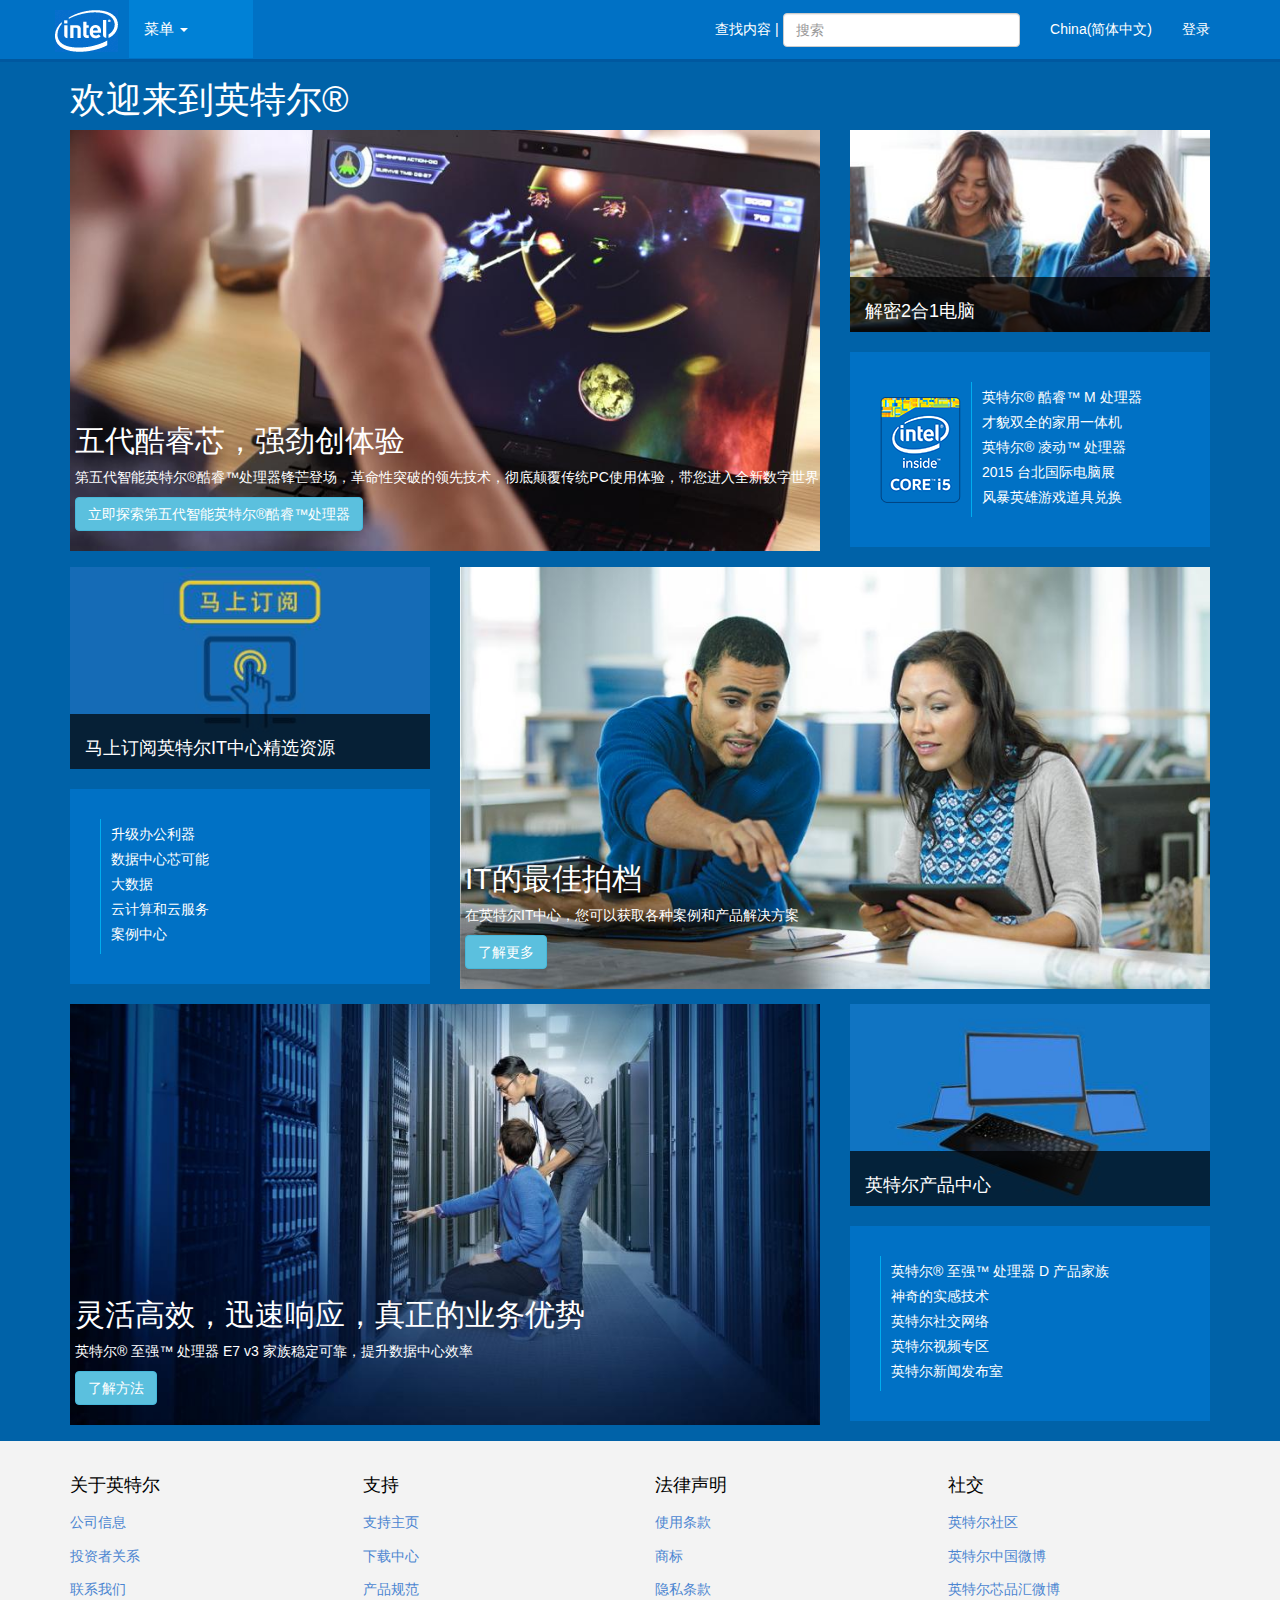
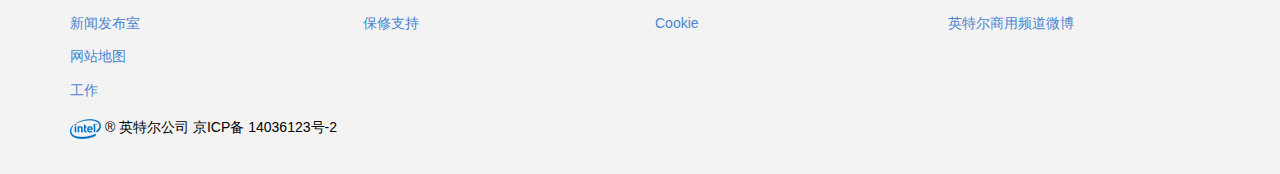
==== index.html @ e724af69 "intelll" ====
<!DOCTYPE html>
<html>
<head lang="en">
    <meta charset="UTF-8" />
    <meta http-equiv="X-UA-Compatible" content="IE=edge">
    <meta name="viewport" content="width=device-width, initial-scale=1">

    <title>Intel官网</title>
    <link rel="stylesheet" href="css/bootstrap.css"/>
    <link rel="stylesheet" href="css/intel.css"/>
    <!--[if lt IE 9]>
    <script src="js/html5shiv.min.js"></script>
    <script src="js/respond.min.js"></script>
    <![endif]-->
</head>
<body>
    <!--导航条-->
    <nav class="navbar navbar-default  navbar-fixed-top">
        <div class="container">
            <div class="navbar-header">
                <button type="button" class="navbar-toggle collapsed" data-toggle="collapse" data-target="#nav_intel">
                    <span class="icon-bar"></span>
                    <span class="icon-bar"></span>
                    <span class="icon-bar"></span>
                </button>
                <a href="#" class="navbar-brand"></a>
            </div>
            <!--折叠导航-->
            <div class="collapse navbar-collapse" id="nav_intel">
                <!--菜单-->
                <ul class="nav navbar-nav">
                    <li class="active dropdown">
                        <a class="drop_link" href="" data-toggle="dropdown">菜单 <span class="caret"></span>
                        </a>
                        <ul class="dropdown-menu">
                            <li><a href="#">英特尔产品</a></li>
                            <li class="divider"></li>
                            <li><a href="#">热点话题</a></li>
                            <li class="divider"></li>
                            <li><a href="#">用户</a></li>
                            <li class="divider"></li>
                            <li><a href="#">购买</a></li>
                            <li class="divider"></li>
                            <li><a href="#">产品支持</a></li>
                            <li class="divider"></li>
                            <li><a href="#">关于英特尔</a></li>
                            <li class="divider"></li>
                        </ul>
                    </li>
                </ul>

                <!--登录-->
                <ul class="nav navbar-nav navbar-right">
                    <li class="">
                        <a href="#">China(简体中文)</a>
                    </li>
                    <li>
                        <a href="#" data-toggle="dropdown">登录</a>
                        <div class="dropdown-menu">
                            <div class="panel">
                                <div class="panel-body">
                                    <h3>登录</h3>
                                    <p>您是否在英特尔工作？<a href="#">在此登录&gt;</a></p>
                                    <form>
                                        <div class="form-group">
                                            <input class="form-control" type="text" placeholder="用户名">
                                        </div>
                                        <div class="form-group">
                                            <input class="form-control" type="password" placeholder="密码">
                                        </div>
                                        <p class="form-control-static">您登录表明您同意我们的服务条款</p>
                                        <button class="btn btn-info btn-xs" type="button">登录</button>
                                    </form>
                                </div>
                            </div>
                        </div>
                    </li>
                </ul>

                <!--搜索-->
                <form class="navbar-form navbar-right">
                    <p class="form-control-static">查找内容</p>
                    <p class="form-control-static">|</p>
                    <div class="form-group has-feedback">
                        <input type="text" class="form-control" placeholder="搜索">
                        <span class="glyphicon glyphicon-search form-control-feedback"></span>
                    </div>
                </form>
            </div>
        </div>
    </nav>

    <!--主体-->
    <section class="main container">
        <!--<div class="">-->
            <h1>欢迎来到英特尔®</h1>
            <!--第一行-->
            <div class="row">
                <!--左侧大图区域-->
                <div class="col-md-8 col-sm-12">
                    <img src="img/intel.web.864.486.1.jpg" class="img-responsive">
                    <div class="img-title">
                        <h2>五代酷睿芯，强劲创体验</h2>
                        <p>第五代智能英特尔®酷睿™处理器锋芒登场，革命性突破的领先技术，彻底颠覆传统PC使用体验，带您进入全新数字世界</p>
                        <a href="#" class="btn btn-info">立即探索第五代智能英特尔®酷睿™处理器</a>
                    </div>
                </div>
                <!--右侧图文区域-->
                <div class="col-md-4 col-sm-12">
                    <div class="row">
                        <div class="col-md-12 col-sm-6 col-xs-12">
                            <img src="img/intel.web.368.207.1.jpg" class="img-responsive">
                            <div class="half-mask">
                                <h4>解密2合1电脑</h4>
                                <p>搭载英特尔处理器的2合1电脑，助你高效工作的同时带给你灵活可触控的平板体验。</p>
                                <p><a href="#">了解更多</a></p>
                            </div>
                        </div>
                        <div class="col-md-12 col-sm-6 col-xs-12">
                            <div class="media">
                                <div class="media-left media-middle">
                                    <img src="img/intel.web.81.108.png" class="media-object">
                                </div>
                                <div class="media-body">
                                    <ul class="list-unstyled">
                                        <li><a href="#">英特尔® 酷睿™ M 处理器</a></li>
                                        <li><a href="#">才貌双全的家用一体机</a></li>
                                        <li><a href="#">英特尔® 凌动™ 处理器</a></li>
                                        <li><a href="#">2015 台北国际电脑展 </a></li>
                                        <li><a href="#">风暴英雄游戏道具兑换</a></li>
                                    </ul>
                                </div>
                            </div>
                        </div>
                    </div>
                </div>
            </div>

            <!--第二行-->
            <div class="row">
                <!--左侧图文区域-->
                <div class="col-md-4 col-sm-12">
                    <div class="row">
                        <div class="col-md-12 col-sm-6 col-xs-12">
                            <img src="img/intel.web.368.207.2.jpg" class="img-responsive">
                            <div class="half-mask">
                                <h4>马上订阅英特尔IT中心精选资源</h4>
                                <p>通过移动设备提升工作效率的同时，也带来了IT安全方面的挑战，您准备好了吗？</p>
                                <p><a href="#">了解更多</a></p>
                            </div>
                        </div>
                        <div class="col-md-12 col-sm-6 col-xs-12">
                            <div class="media">
                                <div class="media-body">
                                    <ul class="list-unstyled">
                                        <li><a href="#">升级办公利器</a></li>
                                        <li><a href="#">数据中心芯可能</a></li>
                                        <li><a href="#">大数据</a></li>
                                        <li><a href="#">云计算和云服务</a></li>
                                        <li><a href="#">案例中心</a></li>
                                    </ul>
                                </div>
                            </div>
                        </div>
                    </div>
                </div>
                <!--右侧大图区域-->
                <div class="col-md-8 col-sm-12">
                    <img src="img/intel.web.864.486.2.jpg" class="img-responsive">
                    <div class="img-title">
                        <h2>IT的最佳拍档</h2>
                        <p>在英特尔IT中心，您可以获取各种案例和产品解决方案</p>
                        <a href="#" class="btn btn-info">了解更多</a>
                    </div>
                </div>
            </div>

            <!--第三行-->
            <div class="row">
                <!--左侧大图区域-->
                <div class="col-md-8 col-sm-12">
                    <img src="img/intel.web.864.486.3.jpg" class="img-responsive">
                    <div class="img-title">
                        <h2>灵活高效，迅速响应，真正的业务优势</h2>
                        <p>英特尔® 至强™ 处理器 E7 v3 家族稳定可靠，提升数据中心效率</p>
                        <a href="#" class="btn btn-info">了解方法</a>
                    </div>
                </div>
                <!--右侧图文区域-->
                <div class="col-md-4 col-sm-12">
                    <div class="row">
                        <div class="col-md-12 col-sm-6 col-xs-12">
                            <img src="img/intel.web.368.207.3.jpg" class="img-responsive">
                            <div class="half-mask">
                                <h4>英特尔产品中心</h4>
                                <p>英特尔全新的选型工具设置多种频道满足各类用户不同需求。</p>
                                <p><a href="#">了解更多</a></p>
                            </div>
                        </div>
                        <div class="col-md-12 col-sm-6 col-xs-12">
                            <div class="media">
                                <div class="media-body" style="border-left: 1px solid #00AEEF">
                                    <ul class="list-unstyled">
                                        <li><a href="#">英特尔® 至强™ 处理器 D 产品家族</a></li>
                                        <li><a href="#">神奇的实感技术</a></li>
                                        <li><a href="#">英特尔社交网络</a></li>
                                        <li><a href="#">英特尔视频专区</a></li>
                                        <li><a href="#">英特尔新闻发布室</a></li>
                                    </ul>
                                </div>
                            </div>
                        </div>
                    </div>
                </div>
            </div>
        <!--</div>-->
    </section>

    <!--版权-->
    <footer>
        <div class="container">
            <!--第一行-->
            <div class="row">
                <div class="col-md-3 col-sm-6 col-xs-12">
                    <ul class="list-unstyled">
                        <li><h4>关于英特尔</h4></li>
                        <li><a href="#">公司信息</a></li>
                        <li><a href="#">投资者关系</a></li>
                        <li><a href="#">联系我们</a></li>
                        <li><a href="#">新闻发布室</a></li>
                        <li><a href="#">网站地图</a></li>
                        <li><a href="#">工作</a></li>
                    </ul>
                </div>
                <div class="col-md-3 col-sm-6 col-xs-12">
                    <ul class="list-unstyled">
                        <li><h4>支持</h4></li>
                        <li><a href="#">支持主页</a></li>
                        <li><a href="#">下载中心</a></li>
                        <li><a href="#">产品规范</a></li>
                        <li><a href="#">保修支持</a></li>
                    </ul>
                </div>
                <div class="col-md-3 col-sm-6 col-xs-12">
                    <ul class="list-unstyled">
                        <li><h4>法律声明</h4></li>
                        <li><a href="#">使用条款</a></li>
                        <li><a href="#">商标</a></li>
                        <li><a href="#">隐私条款</a></li>
                        <li><a href="#">Cookie</a></li>
                    </ul>
                </div>
                <div class="col-md-3 col-sm-6 col-xs-12">
                    <ul class="list-unstyled">
                        <li><h4>社交</h4></li>
                        <li><a href="#">英特尔社区</a></li>
                        <li><a href="#">英特尔中国微博</a></li>
                        <li><a href="#">英特尔芯品汇微博</a></li>
                        <li><a href="#">英特尔商用频道微博</a></li>
                    </ul>
                </div>
            </div>
            <!--第二行-->
            <div class="row">
                <div class="col-xs-12">
                    <p><img src="img/logo.png"> ® 英特尔公司 京ICP备 14036123号-2</p>
                </div>
            </div>
        </div>

    </footer>


<script src="js/jquery-1.11.3.js"></script>
<script src="js/bootstrap.js"></script>
<script>
    var s = document.createElement('script');
    s.onload = function () {
        bootlint.showLintReportForCurrentDocument([]);
    }
    s.src = 'js/bootlint.js';
    document.body.appendChild(s);

    $(".col-md-12.col-sm-6.col-xs-12").each(function(i){
        $(this).find("div").width($(this).find("img").width);// = ;
        //console.log($(this).find("div.half-mask"));
    });
    //.find("img")[0].width);
    //$(".col-md-12.col-sm-6.col-xs-12").find("div").style.width = ;
</script>
</body>
</html>
---- css/intel.css ----
.dropdown-menu div.panel {
  width: 400px;
  color: #000;
}
section > div.container > div.row {
  margin-bottom: 20px;
}
div.img-title {
  position: absolute;
  bottom: 20px;
  left: 20px;
}
.col-md-12.col-sm-6.col-xs-12 {
  overflow: hidden;
  position: relative;
  margin-bottom: 20px;
}
.col-md-12.col-sm-6.col-xs-12 .media {
  padding: 30px 0px 30px 30px;
}
.col-md-12.col-sm-6.col-xs-12 .half-mask {
  background-color: rgba(0, 0, 0, 0.7);
  height: 100%;
  width: 92.3%;
  position: absolute;
  top: 73%;
  left: 15px;
  padding: 15px;
  margin: 0 auto;
}
.col-md-12.col-sm-6.col-xs-12 .half-mask:hover {
  top: 0;
  transition: top 200ms;
}
body {
  font-family: "SimHei", "SimSun", Arial, sans-serif;
  color: #fff;
  padding-top: 60px;
  background-color: #0062a8;
}
.navbar {
  background-color: #0071c5;
  border-color: #005ea4;
  border-bottom: 3px solid rgba(0, 80, 146, 0.75);
}
.navbar .navbar-header span {
  background-color: #fff;
}
.navbar .dropdown-menu {
  background-color: #0071c5;
}
.navbar a.drop_link {
  background-color: #0081d6 !important;
  padding-left: 15px;
  padding-right: 65px;
  font-size: 1.1em;
}
.navbar a {
  color: #fff;
}
.navbar .navbar-brand {
  width: 64px;
  height: 42px;
  padding: 0;
  margin-top: 10px;
  margin-right: 10px;
  background: url('../img/hdr-spr.png') no-repeat 0 -512px;
}
.navbar li a {
  color: #fff !important;
}
.navbar li.active,
.navbar li:hover {
  background-color: #0081d6 !important;
}
.main {
  color: white;
  min-height: 600px;
}
.col-md-12.col-sm-6.col-xs-12 .media {
  background-color: #0071c5;
}
.col-md-12.col-sm-6.col-xs-12 .media .media-body {
  border-left: 1px solid #00aeef;
}
.col-md-12.col-sm-6.col-xs-12 .media .media-body ul li {
  margin: 5px 0 5px 10px;
}
.col-md-12.col-sm-6.col-xs-12 .media .media-body ul li a {
  color: #fff;
}
footer {
  padding: 25px 0px;
  background-color: #f3f3f3;
  min-height: 300px;
  color: #000;
}
footer li {
  line-height: 2.4em;
}
footer li a {
  color: #4B85D1;
}
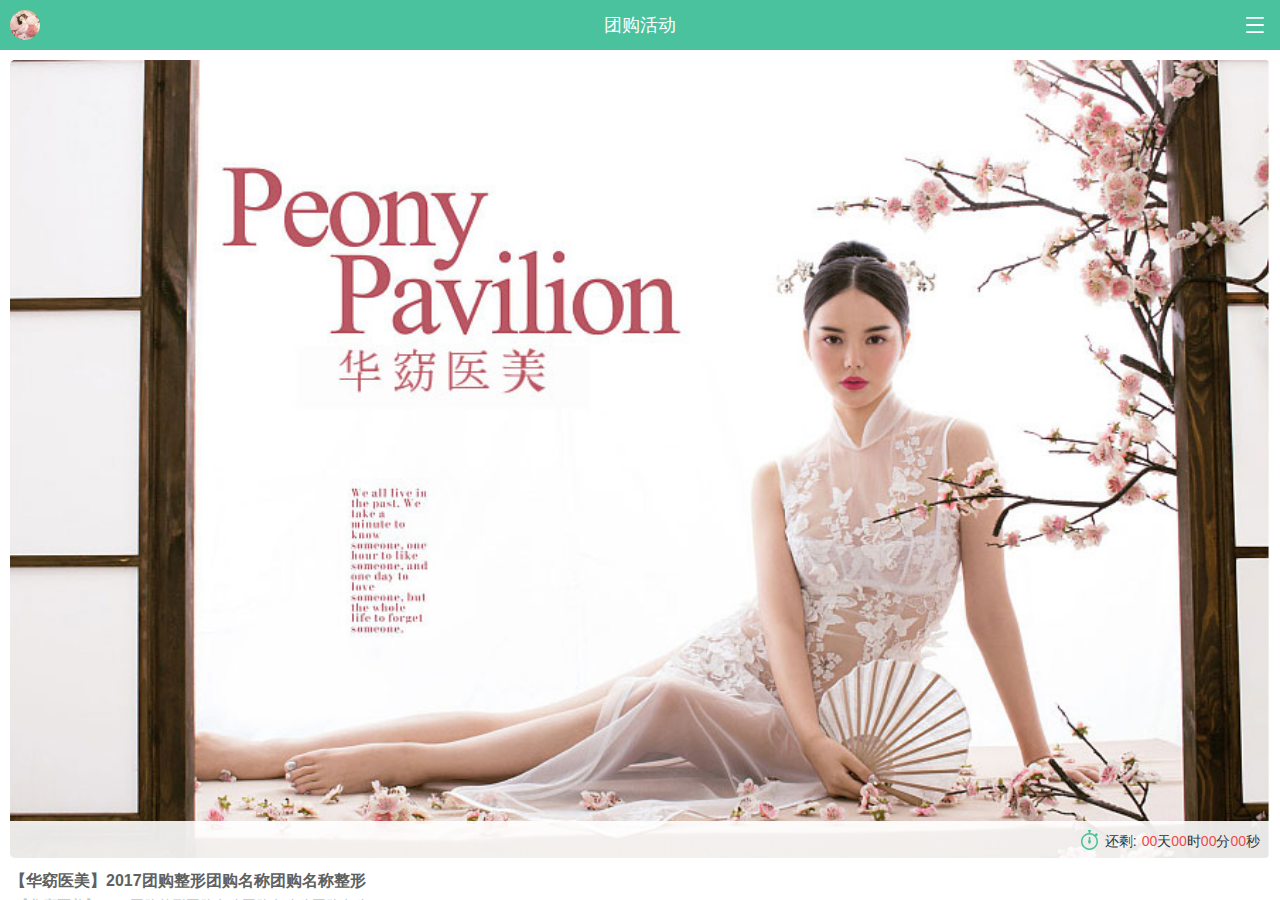
==== commit 217eaaf5: "tuangou" ====
--- a/index.html
+++ b/index.html
@@ -1,292 +1,92 @@
 <!DOCTYPE html>
 <html>
-<head lang="en">
-    <meta charset="UTF-8" />
-    <meta http-equiv="X-UA-Compatible" content="IE=edge">
-    <meta name="viewport" content="width=device-width, initial-scale=1">
-
-    <title>Intel官网</title>
-    <link rel="stylesheet" href="css/bootstrap.css"/>
-    <link rel="stylesheet" href="css/intel.css"/>
-    <!--[if lt IE 9]>
-    <script src="js/html5shiv.min.js"></script>
-    <script src="js/respond.min.js"></script>
-    <![endif]-->
+<head>
+    <meta charset="utf-8">  
+    <meta name="viewport" content="width=device-width, initial-scale=1.0, maximum-scale=1.0, minimum-scale=1.0, user-scalable=no">
+	<meta http-equiv="Content-Type" content="text/html; charset=utf-8" />
+    <title>团购活动</title>
+    <link rel="stylesheet" href="css/base.css" />
+    <link rel="stylesheet" href="css/grouponList.css" />
+	<script type="text/javascript" src="js/jquery-3.1.1.min.js" ></script>
+	<script type="text/javascript" src="js/mui.min.js" ></script>
 </head>
 <body>
-    <!--导航条-->
-    <nav class="navbar navbar-default  navbar-fixed-top">
-        <div class="container">
-            <div class="navbar-header">
-                <button type="button" class="navbar-toggle collapsed" data-toggle="collapse" data-target="#nav_intel">
-                    <span class="icon-bar"></span>
-                    <span class="icon-bar"></span>
-                    <span class="icon-bar"></span>
-                </button>
-                <a href="#" class="navbar-brand"></a>
-            </div>
-            <!--折叠导航-->
-            <div class="collapse navbar-collapse" id="nav_intel">
-                <!--菜单-->
-                <ul class="nav navbar-nav">
-                    <li class="active dropdown">
-                        <a class="drop_link" href="" data-toggle="dropdown">菜单 <span class="caret"></span>
-                        </a>
-                        <ul class="dropdown-menu">
-                            <li><a href="#">英特尔产品</a></li>
-                            <li class="divider"></li>
-                            <li><a href="#">热点话题</a></li>
-                            <li class="divider"></li>
-                            <li><a href="#">用户</a></li>
-                            <li class="divider"></li>
-                            <li><a href="#">购买</a></li>
-                            <li class="divider"></li>
-                            <li><a href="#">产品支持</a></li>
-                            <li class="divider"></li>
-                            <li><a href="#">关于英特尔</a></li>
-                            <li class="divider"></li>
-                        </ul>
-                    </li>
-                </ul>
+<!--  团购活动      头部    -->
+<header class="displayBox gplNav">
+	<img src="img/user2.jpg" />
+	<h2 class="boxflex">团购活动</h2>
+	<span class="navIcon"></span>
+</header>
+<!--  团购活动     隐藏头部导航    -->
+<div class="gplTopBar hide">
+	<h3>
+    	<img src="img/user2.jpg" />
+        <label>15974443210</label>
+    </h3>
+    <a href="orderList.html" class="myordIcon" >我的订单</a>
+    <a href="grouponList.html" class="tghdIcon" >团购活动</a>
+</div>
+<!--  团购活动 主体页面    -->
+<section class="mui-content mui-scroll-wrapper scrollY scrollTp60">
+	<div class="mui-scroll" id="dataScroll" >
+		<!--  团购活动      活动列表    -->
+		<div class="gplList">
+			<div class="gplBox">
+				<dl>
+					<dt>
+						<a href="grouponDetail.html"><img src="img/mall1.jpg" /></a>
+						<div class="gplTimeing "><label>还剩:</label><span class="settime" data-time="2017-02-1 23:59:59"></span></div>
+					</dt>
+					<dd>
+						<h3>【华窈医美】2017团购整形团购名称团购名称整形</h3>
+						<h4>·【华窈医美】2017团购整形团购名称团购名称称团购名称</h4>
+						<h5 class="displayBox">
+							<cite class="boxflex">
+								<span>￥<i>1999</i>.00</span>
+								<b>￥399</b>
+							</cite>
+							<label class="boxflex"><i>99</i>已成团</label>
+						</h5>
+					</dd>
+				</dl>
+				<a href="teamList.html" class="kaiIcon">我要参团</a>
+				<a href="" class="canIcon">我要开团</a>
+				
+			</div>
+			<div class="gplBox">
+				<dl>
+					<dt>
+						<a href="grouponDetail.html"><img src="img/mall1.jpg" /></a>
+						<div class="gplTimeing "><label>还剩:</label><span class="settime" data-time="2017-02-12 10:20:30"></span></div>
+					</dt>
+					<dd>
+						<h3>【华窈医美】2017团购整形团购名称团购名称整形</h3>
+						<h4>·【华窈医美】2017团购整形团购名称团购名称称团购名称</h4>
+						<h5 class="displayBox">
+							<cite class="boxflex">
+								<span>￥<i>1999</i>.00</span>
+								<b>￥399</b>
+							</cite>
+							<label class="boxflex"><i>99</i>已成团</label>
+						</h5>
+					</dd>
+				</dl>
+				<a href="teamList.html" class="kaiIcon">我要参团</a>
+				<a href="" class="canIcon">我要开团</a>
+				
+			</div>
+			
 
-                <!--登录-->
-                <ul class="nav navbar-nav navbar-right">
-                    <li class="">
-                        <a href="#">China(简体中文)</a>
-                    </li>
-                    <li>
-                        <a href="#" data-toggle="dropdown">登录</a>
-                        <div class="dropdown-menu">
-                            <div class="panel">
-                                <div class="panel-body">
-                                    <h3>登录</h3>
-                                    <p>您是否在英特尔工作？<a href="#">在此登录&gt;</a></p>
-                                    <form>
-                                        <div class="form-group">
-                                            <input class="form-control" type="text" placeholder="用户名">
-                                        </div>
-                                        <div class="form-group">
-                                            <input class="form-control" type="password" placeholder="密码">
-                                        </div>
-                                        <p class="form-control-static">您登录表明您同意我们的服务条款</p>
-                                        <button class="btn btn-info btn-xs" type="button">登录</button>
-                                    </form>
-                                </div>
-                            </div>
-                        </div>
-                    </li>
-                </ul>
+		</div>
+		<!-- 上拉加载提示    开始-->
+		<div class="loadmore"><span class="loading"></span><span class="loadTip">上拉显示更多</span></div>
+		<!-- 上拉加载提示     结束-->
 
-                <!--搜索-->
-                <form class="navbar-form navbar-right">
-                    <p class="form-control-static">查找内容</p>
-                    <p class="form-control-static">|</p>
-                    <div class="form-group has-feedback">
-                        <input type="text" class="form-control" placeholder="搜索">
-                        <span class="glyphicon glyphicon-search form-control-feedback"></span>
-                    </div>
-                </form>
-            </div>
-        </div>
-    </nav>
+	</div>		
+</section>	
 
-    <!--主体-->
-    <section class="main container">
-        <!--<div class="">-->
-            <h1>欢迎来到英特尔®</h1>
-            <!--第一行-->
-            <div class="row">
-                <!--左侧大图区域-->
-                <div class="col-md-8 col-sm-12">
-                    <img src="img/intel.web.864.486.1.jpg" class="img-responsive">
-                    <div class="img-title">
-                        <h2>五代酷睿芯，强劲创体验</h2>
-                        <p>第五代智能英特尔®酷睿™处理器锋芒登场，革命性突破的领先技术，彻底颠覆传统PC使用体验，带您进入全新数字世界</p>
-                        <a href="#" class="btn btn-info">立即探索第五代智能英特尔®酷睿™处理器</a>
-                    </div>
-                </div>
-                <!--右侧图文区域-->
-                <div class="col-md-4 col-sm-12">
-                    <div class="row">
-                        <div class="col-md-12 col-sm-6 col-xs-12">
-                            <img src="img/intel.web.368.207.1.jpg" class="img-responsive">
-                            <div class="half-mask">
-                                <h4>解密2合1电脑</h4>
-                                <p>搭载英特尔处理器的2合1电脑，助你高效工作的同时带给你灵活可触控的平板体验。</p>
-                                <p><a href="#">了解更多</a></p>
-                            </div>
-                        </div>
-                        <div class="col-md-12 col-sm-6 col-xs-12">
-                            <div class="media">
-                                <div class="media-left media-middle">
-                                    <img src="img/intel.web.81.108.png" class="media-object">
-                                </div>
-                                <div class="media-body">
-                                    <ul class="list-unstyled">
-                                        <li><a href="#">英特尔® 酷睿™ M 处理器</a></li>
-                                        <li><a href="#">才貌双全的家用一体机</a></li>
-                                        <li><a href="#">英特尔® 凌动™ 处理器</a></li>
-                                        <li><a href="#">2015 台北国际电脑展 </a></li>
-                                        <li><a href="#">风暴英雄游戏道具兑换</a></li>
-                                    </ul>
-                                </div>
-                            </div>
-                        </div>
-                    </div>
-                </div>
-            </div>
-
-            <!--第二行-->
-            <div class="row">
-                <!--左侧图文区域-->
-                <div class="col-md-4 col-sm-12">
-                    <div class="row">
-                        <div class="col-md-12 col-sm-6 col-xs-12">
-                            <img src="img/intel.web.368.207.2.jpg" class="img-responsive">
-                            <div class="half-mask">
-                                <h4>马上订阅英特尔IT中心精选资源</h4>
-                                <p>通过移动设备提升工作效率的同时，也带来了IT安全方面的挑战，您准备好了吗？</p>
-                                <p><a href="#">了解更多</a></p>
-                            </div>
-                        </div>
-                        <div class="col-md-12 col-sm-6 col-xs-12">
-                            <div class="media">
-                                <div class="media-body">
-                                    <ul class="list-unstyled">
-                                        <li><a href="#">升级办公利器</a></li>
-                                        <li><a href="#">数据中心芯可能</a></li>
-                                        <li><a href="#">大数据</a></li>
-                                        <li><a href="#">云计算和云服务</a></li>
-                                        <li><a href="#">案例中心</a></li>
-                                    </ul>
-                                </div>
-                            </div>
-                        </div>
-                    </div>
-                </div>
-                <!--右侧大图区域-->
-                <div class="col-md-8 col-sm-12">
-                    <img src="img/intel.web.864.486.2.jpg" class="img-responsive">
-                    <div class="img-title">
-                        <h2>IT的最佳拍档</h2>
-                        <p>在英特尔IT中心，您可以获取各种案例和产品解决方案</p>
-                        <a href="#" class="btn btn-info">了解更多</a>
-                    </div>
-                </div>
-            </div>
-
-            <!--第三行-->
-            <div class="row">
-                <!--左侧大图区域-->
-                <div class="col-md-8 col-sm-12">
-                    <img src="img/intel.web.864.486.3.jpg" class="img-responsive">
-                    <div class="img-title">
-                        <h2>灵活高效，迅速响应，真正的业务优势</h2>
-                        <p>英特尔® 至强™ 处理器 E7 v3 家族稳定可靠，提升数据中心效率</p>
-                        <a href="#" class="btn btn-info">了解方法</a>
-                    </div>
-                </div>
-                <!--右侧图文区域-->
-                <div class="col-md-4 col-sm-12">
-                    <div class="row">
-                        <div class="col-md-12 col-sm-6 col-xs-12">
-                            <img src="img/intel.web.368.207.3.jpg" class="img-responsive">
-                            <div class="half-mask">
-                                <h4>英特尔产品中心</h4>
-                                <p>英特尔全新的选型工具设置多种频道满足各类用户不同需求。</p>
-                                <p><a href="#">了解更多</a></p>
-                            </div>
-                        </div>
-                        <div class="col-md-12 col-sm-6 col-xs-12">
-                            <div class="media">
-                                <div class="media-body" style="border-left: 1px solid #00AEEF">
-                                    <ul class="list-unstyled">
-                                        <li><a href="#">英特尔® 至强™ 处理器 D 产品家族</a></li>
-                                        <li><a href="#">神奇的实感技术</a></li>
-                                        <li><a href="#">英特尔社交网络</a></li>
-                                        <li><a href="#">英特尔视频专区</a></li>
-                                        <li><a href="#">英特尔新闻发布室</a></li>
-                                    </ul>
-                                </div>
-                            </div>
-                        </div>
-                    </div>
-                </div>
-            </div>
-        <!--</div>-->
-    </section>
-
-    <!--版权-->
-    <footer>
-        <div class="container">
-            <!--第一行-->
-            <div class="row">
-                <div class="col-md-3 col-sm-6 col-xs-12">
-                    <ul class="list-unstyled">
-                        <li><h4>关于英特尔</h4></li>
-                        <li><a href="#">公司信息</a></li>
-                        <li><a href="#">投资者关系</a></li>
-                        <li><a href="#">联系我们</a></li>
-                        <li><a href="#">新闻发布室</a></li>
-                        <li><a href="#">网站地图</a></li>
-                        <li><a href="#">工作</a></li>
-                    </ul>
-                </div>
-                <div class="col-md-3 col-sm-6 col-xs-12">
-                    <ul class="list-unstyled">
-                        <li><h4>支持</h4></li>
-                        <li><a href="#">支持主页</a></li>
-                        <li><a href="#">下载中心</a></li>
-                        <li><a href="#">产品规范</a></li>
-                        <li><a href="#">保修支持</a></li>
-                    </ul>
-                </div>
-                <div class="col-md-3 col-sm-6 col-xs-12">
-                    <ul class="list-unstyled">
-                        <li><h4>法律声明</h4></li>
-                        <li><a href="#">使用条款</a></li>
-                        <li><a href="#">商标</a></li>
-                        <li><a href="#">隐私条款</a></li>
-                        <li><a href="#">Cookie</a></li>
-                    </ul>
-                </div>
-                <div class="col-md-3 col-sm-6 col-xs-12">
-                    <ul class="list-unstyled">
-                        <li><h4>社交</h4></li>
-                        <li><a href="#">英特尔社区</a></li>
-                        <li><a href="#">英特尔中国微博</a></li>
-                        <li><a href="#">英特尔芯品汇微博</a></li>
-                        <li><a href="#">英特尔商用频道微博</a></li>
-                    </ul>
-                </div>
-            </div>
-            <!--第二行-->
-            <div class="row">
-                <div class="col-xs-12">
-                    <p><img src="img/logo.png"> ® 英特尔公司 京ICP备 14036123号-2</p>
-                </div>
-            </div>
-        </div>
-
-    </footer>
-
-
-<script src="js/jquery-1.11.3.js"></script>
-<script src="js/bootstrap.js"></script>
-<script>
-    var s = document.createElement('script');
-    s.onload = function () {
-        bootlint.showLintReportForCurrentDocument([]);
-    }
-    s.src = 'js/bootlint.js';
-    document.body.appendChild(s);
-
-    $(".col-md-12.col-sm-6.col-xs-12").each(function(i){
-        $(this).find("div").width($(this).find("img").width);// = ;
-        //console.log($(this).find("div.half-mask"));
-    });
-    //.find("img")[0].width);
-    //$(".col-md-12.col-sm-6.col-xs-12").find("div").style.width = ;
-</script>
+<script type="text/javascript" src="js/public.js" ></script>
+<script type="text/javascript" src="js/grouponList.js" ></script>
+	
 </body>
 </html>--- a/css/base.css
+++ b/css/base.css
@@ -0,0 +1,173 @@
+@charset "utf-8";
+/*
+	作者：陈莉莉
+	时间：2017-01-06
+	描述：团购项目样式表
+*/
+
+/*css reset*/
+*{margin:0; padding:0; border:0; outline:0; box-sizing:border-box; -webkit-box-sizing:border-box; -moz-box-sizing:border-box; -ms-box-sizing:border-box; -o-box-sizing:border-box;}
+html,body{ overflow-x:hidden;-ms-touch-action: none;}
+html,body,form,fieldset,p,div,h1,h2,h3,h4,h5,h6{-webkit-text-size-adjust:none}
+footer,header,nav,section{display:block;clear:both;}
+body{ font-family:"Microsoft YaHei", "微软雅黑", Helvetica, Tahoma; color:#333; background:#f3f3f3; font-size:14px; -webkit-text-size-adjust:none; -webkit-tap-highlight-color:rgba(0,0,0,0); -webkit-tap-highlight-color:transparent;}
+h1,h2,h3,h4,h5,h6{font-size:100%; font-weight:normal}
+i,span,em,cite,dl,dt,dd,span,b{ font-style:normal; font-weight: normal; display: inline-block;}
+dt,dd{ display:block;}
+form{display:inline}
+textarea{resize:none}
+table { border-collapse:collapse; border-spacing:0}
+ul,ol,li{list-style:none}
+input,select,button,textarea{font-family:"Microsoft YaHei", "微软雅黑", Helvetica, Tahoma;font-size:100%; vertical-align:middle;outline:none; -webkit-tap-highlight-color:transparent; display: block;}
+button,input[type="button"],input[type="reset"],input[type="submit"] {cursor:pointer;-webkit-appearance:button;-moz-appearance:button; background: none; border: 0;}
+input:focus:-moz-placeholder,input:focus:-webkit-input-placeholder {color:transparent}
+button:-moz-focus-inner,input:-moz-focus-inner { background: none; padding:0; border:0}
+a{text-decoration:none;color: #5b4d52;}
+a:hover{text-decoration:none;}
+img{border:0;-ms-interpolation-mode:bicubic;}
+
+.hide{ display:none;}
+
+.displayBox{ width:100% ;  display:-moz-box; display:-webkit-box; display:-o-box; display:box; display:-mz-box;}
+.boxflex{box-flex:1; -o-box-flex:1; -webkit-box-flex:1; -moz-box-flex: 1; -mz-box-flex:1; display: block;}
+
+.txtright{text-align: right;}
+
+/*.mallCont{ width: 100%; position: relative; overflow: hidden; }
+.backWhite{ background: #fff; border-radius: 4px; -webkit-border-radius: 4px; overflow: hidden;}*/
+
+.mgbt10{margin-bottom: 10px;}
+
+:before,:after{ display: inline-block; vertical-align: middle;}
+
+::-webkit-input-placeholder { /* WebKit browsers */ 
+	color: #dcd2d6; 
+} 
+:-moz-placeholder { /* Mozilla Firefox 4 to 18 */ 
+	color: #dcd2d6; 
+} 
+::-moz-placeholder { /* Mozilla Firefox 19+ */ 
+	color: #dcd2d6; 
+} 
+:-ms-input-placeholder { /* Internet Explorer 10+ */ 
+	color: #dcd2d6; 
+} 
+
+
+/*	mui muicroll 滚动条	*/
+.mui-content{-webkit-overflow-scrolling:touch}
+.mui-scroll-wrapper{position:absolute;z-index:2;top:0;bottom:0;left:0;overflow:hidden;width:100%;}
+.mui-scroll{position:absolute;z-index:2;width:100%;-webkit-transform:translateZ(0);transform:translateZ(0)}
+.mui-scrollbar{position:absolute;z-index:9998;overflow:hidden;-webkit-transition:500ms;transition:500ms;transform:translateZ(0);pointer-events:none;opacity:0}
+.mui-scrollbar-vertical{top:0;right:1px;bottom:2px;width:4px}
+.mui-scrollbar-vertical .mui-scrollbar-indicator{width:100%}
+.mui-scrollbar-horizontal{right:2px;bottom:0;left:2px;height:4px}
+.mui-scrollbar-horizontal .mui-scrollbar-indicator{height:100%}
+.mui-scrollbar-indicator{position:absolute;display:block;box-sizing:border-box;-webkit-transition:.01s cubic-bezier(.1,.57,.1,1);transition:.01s cubic-bezier(.1,.57,.1,1);transform:translate(0,0) translateZ(0);border:1px solid rgba(255,255,255,.80196);border-radius:2px;background:rgba(0,0,0,.39804)}
+/*  横向滚动条 		*/
+.mui-slider-indicator{position:relative;bottom:0;width:100%; height: 100%;display:table; overflow:hidden;  table-layout:fixed; -webkit-touch-callout:none;border-collapse:collapse;}
+.mui-slider-indicator .mui-scroll{width:auto}
+
+/* 下拉刷新	*/
+.mui-pull-top-pocket{position:absolute;left:0;display:block;visibility:hidden;overflow:hidden;width:100%;height:50px}
+.mui-plus-pullrefresh .mui-fullscreen .mui-scroll-wrapper .mui-scroll-wrapper,.mui-plus-pullrefresh .mui-fullscreen .mui-slider-group .mui-scroll-wrapper{position:absolute;top:0;bottom:0;left:0;overflow:hidden;width:100%}
+.mui-plus-pullrefresh .mui-fullscreen .mui-scroll-wrapper .mui-scroll,.mui-plus-pullrefresh .mui-fullscreen .mui-slider-group .mui-scroll{position:absolute;width:100%}
+.mui-plus-pullrefresh .mui-scroll-wrapper,.mui-plus-pullrefresh .mui-slider-group{position:static;top:auto;bottom:auto;left:auto;overflow:auto;width:auto}
+.mui-plus-pullrefresh .mui-slider-group{overflow:visible}
+.mui-plus-pullrefresh .mui-scroll{position:static;width:auto}
+
+.scrollTp30{ top: 30px;}
+.scrollTp45{ top: 45px;}
+.scrollTp50{ top: 50px;}
+.scrollTp60{ top: 50px;}
+.scrollTp66{ top: 66px;}
+.scrollTp85{ top: 85px;}
+.scrollTp104{ top: 94px;}
+.scrollBt50{ bottom: 50px;}
+.scrollBt66{ bottom: 66px;}
+
+.scrollBt40{ bottom: 40px;}
+.scrollTp75{top: 75px;}
+
+/*	弹出提示层		*/
+.mui-popup{position:fixed;z-index:10000;top:50%;left:50%;display:none;overflow:hidden;width:270px;-webkit-transition-property:-webkit-transform,opacity;transition-property:transform,opacity;-webkit-transform:translate3d(-50%,-50%,0) scale(1.185);transform:translate3d(-50%,-50%,0) scale(1.185);text-align:center;opacity:0;color:#000;border-radius:13px}
+.mui-popup.mui-popup-in{display:block;-webkit-transition-duration:.4s;transition-duration:.4s;-webkit-transform:translate3d(-50%,-50%,0) scale(1);transform:translate3d(-50%,-50%,0) scale(1);opacity:1}
+.mui-popup.mui-popup-out{-webkit-transition-duration:.4s;transition-duration:.4s;-webkit-transform:translate3d(-50%,-50%,0) scale(1);transform:translate3d(-50%,-50%,0) scale(1);opacity:0}
+.mui-popup-inner{position:relative;padding:15px;border-radius:13px 13px 0 0;background:rgba(255,255,255,.95)}
+.mui-popup-inner:after{position:absolute;z-index:15;top:auto;right:auto;bottom:0;left:0;display:block;width:100%;height:1px;content:'';-webkit-transform:scaleY(.5);transform:scaleY(.5);-webkit-transform-origin:50% 100%;transform-origin:50% 100%;background-color:rgba(0,0,0,.2)}
+.mui-popup-title{font-size:18px;font-weight:500;text-align:center}
+.mui-popup-title+.mui-popup-text{font-family:inherit;font-size:14px;margin:5px 0 0}
+.mui-popup-buttons{position:relative;display:-webkit-box;display:-webkit-flex;display:flex;height:44px;-webkit-box-pack:center;-webkit-justify-content:center;justify-content:center}
+.mui-popup-button{font-size:17px;line-height:44px;position:relative;display:block;overflow:hidden;box-sizing:border-box;width:100%;height:44px;padding:0 5px;cursor:pointer;text-align:center;white-space:nowrap;text-overflow:ellipsis;color:#eb6393;background:rgba(255,255,255,.95);-webkit-box-flex:1}
+.mui-popup-button:after{position:absolute;z-index:15;top:0;right:0;bottom:auto;left:auto;display:block;width:1px;height:100%;content:'';-webkit-transform:scaleX(.5);transform:scaleX(.5);-webkit-transform-origin:100% 50%;transform-origin:100% 50%;background-color:rgba(0,0,0,.2)}
+.mui-popup-button:first-child{border-radius:0 0 0 13px}
+.mui-popup-button:first-child:last-child{border-radius:0 0 13px 13px}
+.mui-popup-button:last-child{border-radius:0 0 13px}
+.mui-popup-button:last-child:after{display:none}
+.mui-popup-button.mui-popup-button-bold{font-weight:600}
+.mui-popup-input input{font-size:14px;width:100%;height:26px;margin:15px 0 0;padding:0 5px;border:1px solid rgba(0,0,0,.1);border-radius:0;background:#fff}
+
+.mui-popup-backdrop{position:fixed;top:0;right:0;bottom:0;left:0;z-index:998;background:rgba(0,0,0,.4);opacity:0;-webkit-transition-duration:.4s;transition-duration:.4s}
+.mui-popup-backdrop.mui-active{opacity:1}
+
+
+/*	提示样式	*/
+.mui-toast-container{position:fixed;z-index:9999;bottom:20%;width:100%;-webkit-transition:opacity .8s;transition:opacity .8s;opacity:0}
+.mui-toast-container.mui-active{opacity:1}
+.mui-toast-message{font-size:14px;width:270px;margin:5px auto;padding:5px;text-align:center;color:#000;border-radius:7px;background-color:#d8d8d8}
+
+/*  暂无数据   */
+.novalue{ width:100%;height: 200px;padding-top: 20px;}
+.novalue:before{ content:""; width:100%; height: 120px;background: url(../img/novalue.png) no-repeat 50% 50%; background-size: 28%;display: block;}
+.novalue a{ color:#9f9f9f;}
+.minNovalue{width:100%; line-height:60px; text-align:center; font-size:16px; color:#ccc; overflow:hidden; }
+
+
+/*  加载中 .....*/
+.TabloadTip{ width:100%; overflow:hidden; color:#565656; padding:100px 0; display:inline-table;}
+.TabloadTip p{ width:100%; text-align:center; font-size:12px;}
+.TabloadTip .loader { width:100%; font-size:26px; position:relative; text-align:center; padding-bottom:10px;}
+.TabloadTip .loader:before{ content:"\e92f"; color:#565656; display:block; animation:ringLoading 1s infinite ease; -webkit-animation:ringLoading 1s infinite ease; }
+
+.loadingTip{ position: fixed; width:100%; height: 100%; left: 0; top: 0; z-index: 99999;}
+.loadingTip:before{ content: ""; width: 30px; height: 30px; line-height: 30px; text-align: center; position:absolute; left: 50%; top: 50%; margin-left: -15px; margin-top: -15px; background: url(../img/loading.svg) no-repeat center;background-size: 100%;  animation:ringLoading 1s infinite ease; -webkit-animation:ringLoading 1s infinite ease;z-index: 3;}
+.loadingTip:after{ content: "加载中..."; width: 80px; height: 80px; overflow:hidden; line-height: 120px; color: #fff; position:absolute; left: 50%; top: 50%; margin-left: -40px; margin-top: -30px; text-align: center; background:rgba(0,0,0,.5);border-radius:4px;z-index: 2;}
+
+/*	下拉刷新	*/
+.loadmore{ width:100%; height:30px; line-height:30px; clear:both; text-align: center; color:#565656; opacity: 0; }
+.loadmore span{ font-size:12px;color: #a48f97;}
+.loadmore span.loading { padding-right: 5px; display: none;}
+
+.loadmore.showLoad { opacity: 1;}
+.loadmore.showLoad span.loading{ display: inline-block;}
+.loadmore.showLoad span.loadingAniment:before{ content:""; width: 20px;height: 20px;background: url(../img/loading.svg) no-repeat center;  animation:ringLoading 1s infinite ease; -webkit-animation:ringLoading 1s infinite ease;background-size: 100%;position: relative;}
+
+/*********  团购活动    头部导航   *********/
+.gplNav{width: 100%;height: 50px;position: fixed;top: 0;left: 0;z-index: 2;background: #49c29d;padding:10px;}
+.gplNav img{width: 30px;height: 30px;border-radius: 50%;}
+.gplNav h2{color: #fff;text-align: center;font-size: 18px;line-height: 30px;}
+.gplNav .navIcon{width: 30px;height: 30px;background: url(../img/navIcon.svg) no-repeat center;background-size: 60%;}
+.gplNav .backIcon{width: 30px;height: 30px;background: url(../img/backIcon.png) no-repeat center;background-size: 36%;}
+
+/*********  团购活动    头部下拉导航   *********/
+.gplTopBar{position: fixed;top: 50px;right: 0;z-index: 3;background: #fff;border-radius: 5px;box-shadow:0 0 10px rgba(0,0,0,.4);-webkit-box-shadow:0 0 10px rgba(0,0,0,.4);-moz-box-shadow:0 0 10px rgba(0,0,0,.4);}
+.gplTopBar:before{content: "";border: 12px solid transparent;border-bottom: 12px solid #fff;position: absolute;top: -20px;right: 24px;z-index: 4;}
+.gplTopBar h3{padding:15px;border: 1px solid #eee;}
+.gplTopBar h3 img{width: 40px;height: 40px;border-radius: 50%;border: 1px solid #49c29d;vertical-align: middle;}
+.gplTopBar h3 label{margin-left: 6px;font-size: 15px;}
+.gplTopBar>a{display: block;text-align: center;padding: 15px;font-size: 15px;}
+.gplTopBar>a:first-of-type{border-bottom: 1px solid #eee;}
+.gplTopBar>a:before{content: "";width: 34px;height: 34px;margin-left: -30px;margin-right: 15px;}
+.gplTopBar .myordIcon:before{background: url(../img/myorderIcon.svg) no-repeat center;background-size: auto 100%;}
+.gplTopBar .tghdIcon:before{background: url(../img/tgactivityIcon.svg) no-repeat center;background-size: auto 90%;}
+
+/*********  图文详情    开参团底部   *********/
+.kctBar{width: 100%;height: 50px;position: fixed;bottom: 0;left: 0;z-index: 2;}
+.kctBar a{width: 50%;text-align: center;line-height: 50px;display: inline-block;float: left;font-size: 15px;}
+.kctBar a:nth-of-type(1){color: #4cc39e;background: #fff;}
+.kctBar a:nth-of-type(2){color: #fff;background: #4cc39e;}
+
+
+@keyframes ringLoading{0%,8.32%{-webkit-transform:rotate(0)}8.33%,16.65%{-webkit-transform:rotate(30deg)}16.66%,24.99%{-webkit-transform:rotate(60deg)}25%,33.32%{-webkit-transform:rotate(90deg)}33.33%,41.65%{-webkit-transform:rotate(120deg)}41.66%,49.99%{-webkit-transform:rotate(150deg)}50%,58.32%{-webkit-transform:rotate(180deg)}58.33%,66.65%{-webkit-transform:rotate(210deg)}66.66%,74.99%{-webkit-transform:rotate(240deg)}75%,83.32%{-webkit-transform:rotate(270deg)}83.33%,91.65%{-webkit-transform:rotate(300deg)}91.66%,99.99%{-webkit-transform:rotate(330deg)}to{-webkit-transform:rotate(360deg)}}
+@-webkit-keyframes ringLoading{0%,8.32%{-webkit-transform:rotate(0)}8.33%,16.65%{-webkit-transform:rotate(30deg)}16.66%,24.99%{-webkit-transform:rotate(60deg)}25%,33.32%{-webkit-transform:rotate(90deg)}33.33%,41.65%{-webkit-transform:rotate(120deg)}41.66%,49.99%{-webkit-transform:rotate(150deg)}50%,58.32%{-webkit-transform:rotate(180deg)}58.33%,66.65%{-webkit-transform:rotate(210deg)}66.66%,74.99%{-webkit-transform:rotate(240deg)}75%,83.32%{-webkit-transform:rotate(270deg)}83.33%,91.65%{-webkit-transform:rotate(300deg)}91.66%,99.99%{-webkit-transform:rotate(330deg)}to{-webkit-transform:rotate(360deg)}}
+
--- a/css/grouponList.css
+++ b/css/grouponList.css
@@ -0,0 +1,48 @@
+/*团购活动 样式*/
+
+/*********  团购活动    活动列表   *********/
+.gplBox{padding: 10px;background: #fff;margin-bottom: 10px;border-bottom: 1px solid #eee;overflow: hidden;}
+.gplBox dl{width: 100%;}
+.gplBox dl dt{position: relative;}
+.gplBox dl dt img{width: 100%;border-radius: 5px;}
+
+.gplTimeing{width: 100%;height: 40px;line-height: 40px;position: absolute;bottom: 0;left: 0;z-index: 1;background: rgba(255,255,255,.9);padding: 0 10px;text-align: right;}
+.gplTimeing label{margin-right: 5px;}
+.gplTimeing label:before{content: "";width: 20px;height: 20px;background: url(../img/clock.svg) no-repeat center;background-size:auto 100%;margin-top: -3px;margin-right: 5px;}
+.gplTimeing span i{color:#f1494d;}
+
+.gplBox dl dd{padding: 10px 0;border-bottom: 1px solid #eee;}
+.gplBox dl dd h3{color: #5e6160;font-size: 16px;height: 20px;overflow: hidden;font-weight: bold;margin-bottom: 6px;}
+.gplBox dl dd h4{color: #bec3c2;height: 20px;overflow: hidden;margin-bottom: 10px;}
+.gplBox dl dd h5 cite span{color: #f1494d;}
+.gplBox dl dd h5 cite span i{font-size: 24px;font-weight: bold;}
+.gplBox dl dd h5 cite b{color: #bec3c2;text-decoration: line-through;margin-left: 5px;}
+.gplBox dl dd h5 label{text-align: right;line-height: 36px;color: #49c29d;}
+.gplBox dl dd h5 label i{color: #f1494d;}
+
+.gplBox>a{float: right;color: #fff;padding: 10px 24px;border-radius: 4px;margin: 15px 0 5px 0;}
+.gplBox .kaiIcon{background: #f14b4d;margin-left: 15px;}
+.gplBox .canIcon{background: #49c29d;}
+
+
+/*三星galaxy*/
+@media screen and (min-width:360px){
+	.gplBox>a{font-size: 16px;}
+}
+/*iPhone 6等*/
+@media screen and (min-width:400px){
+		
+}
+/*安卓*/
+@media screen and (min-width:600px){
+	
+}
+/*iPad*/
+@media screen and (min-width:768px){
+	
+}
+
+
+
+
+
